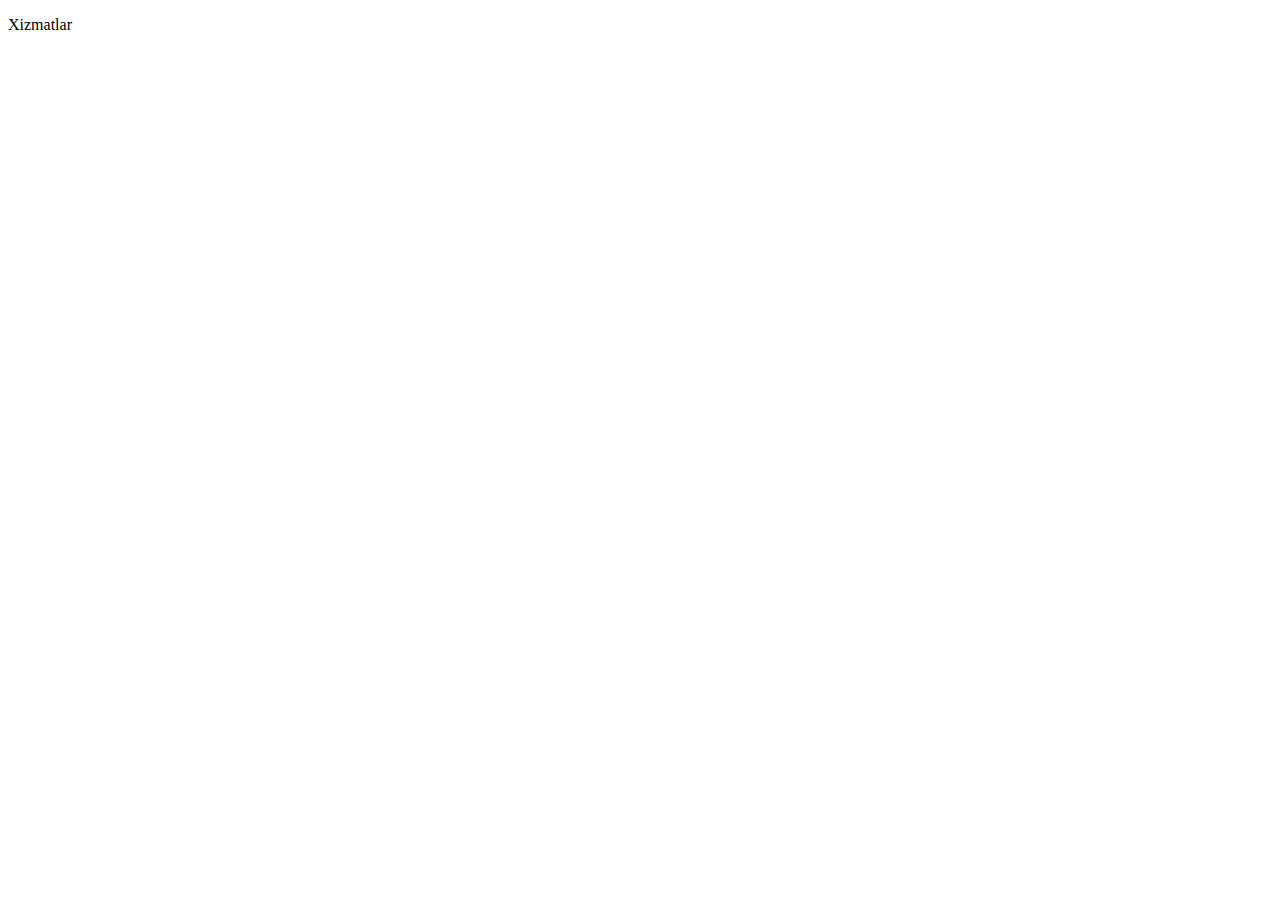
==== services.html @ 8076c312 "Initial commit" ====
<!DOCTYPE html>
<html lang="uz">
<head>
    <meta charset="UTF-8">
    <meta http-equiv="X-UA-Compatible" content="IE=edge">
    <meta name="viewport" content="width=device-width, initial-scale=1.0">
    <title>Pixer</title>
</head>
<body>
    <p>Xizmatlar</p>
</body>
</html>
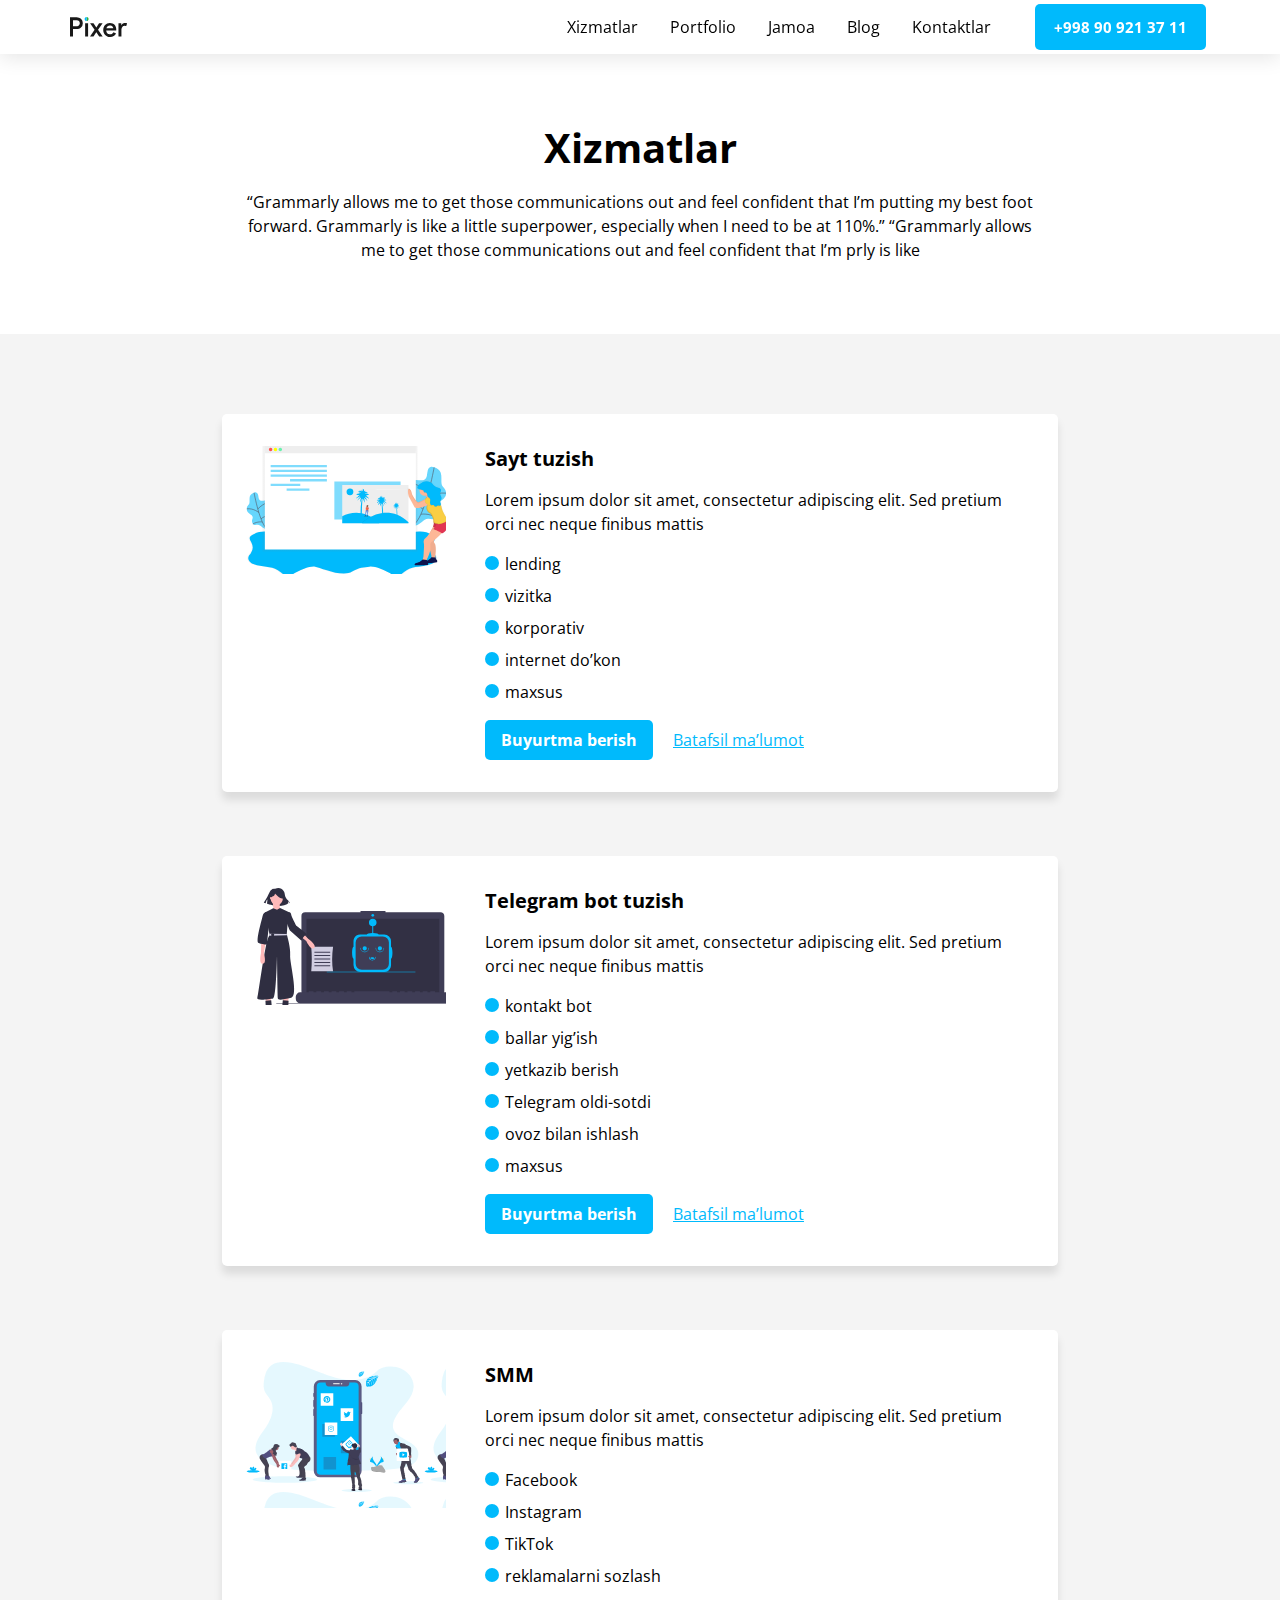
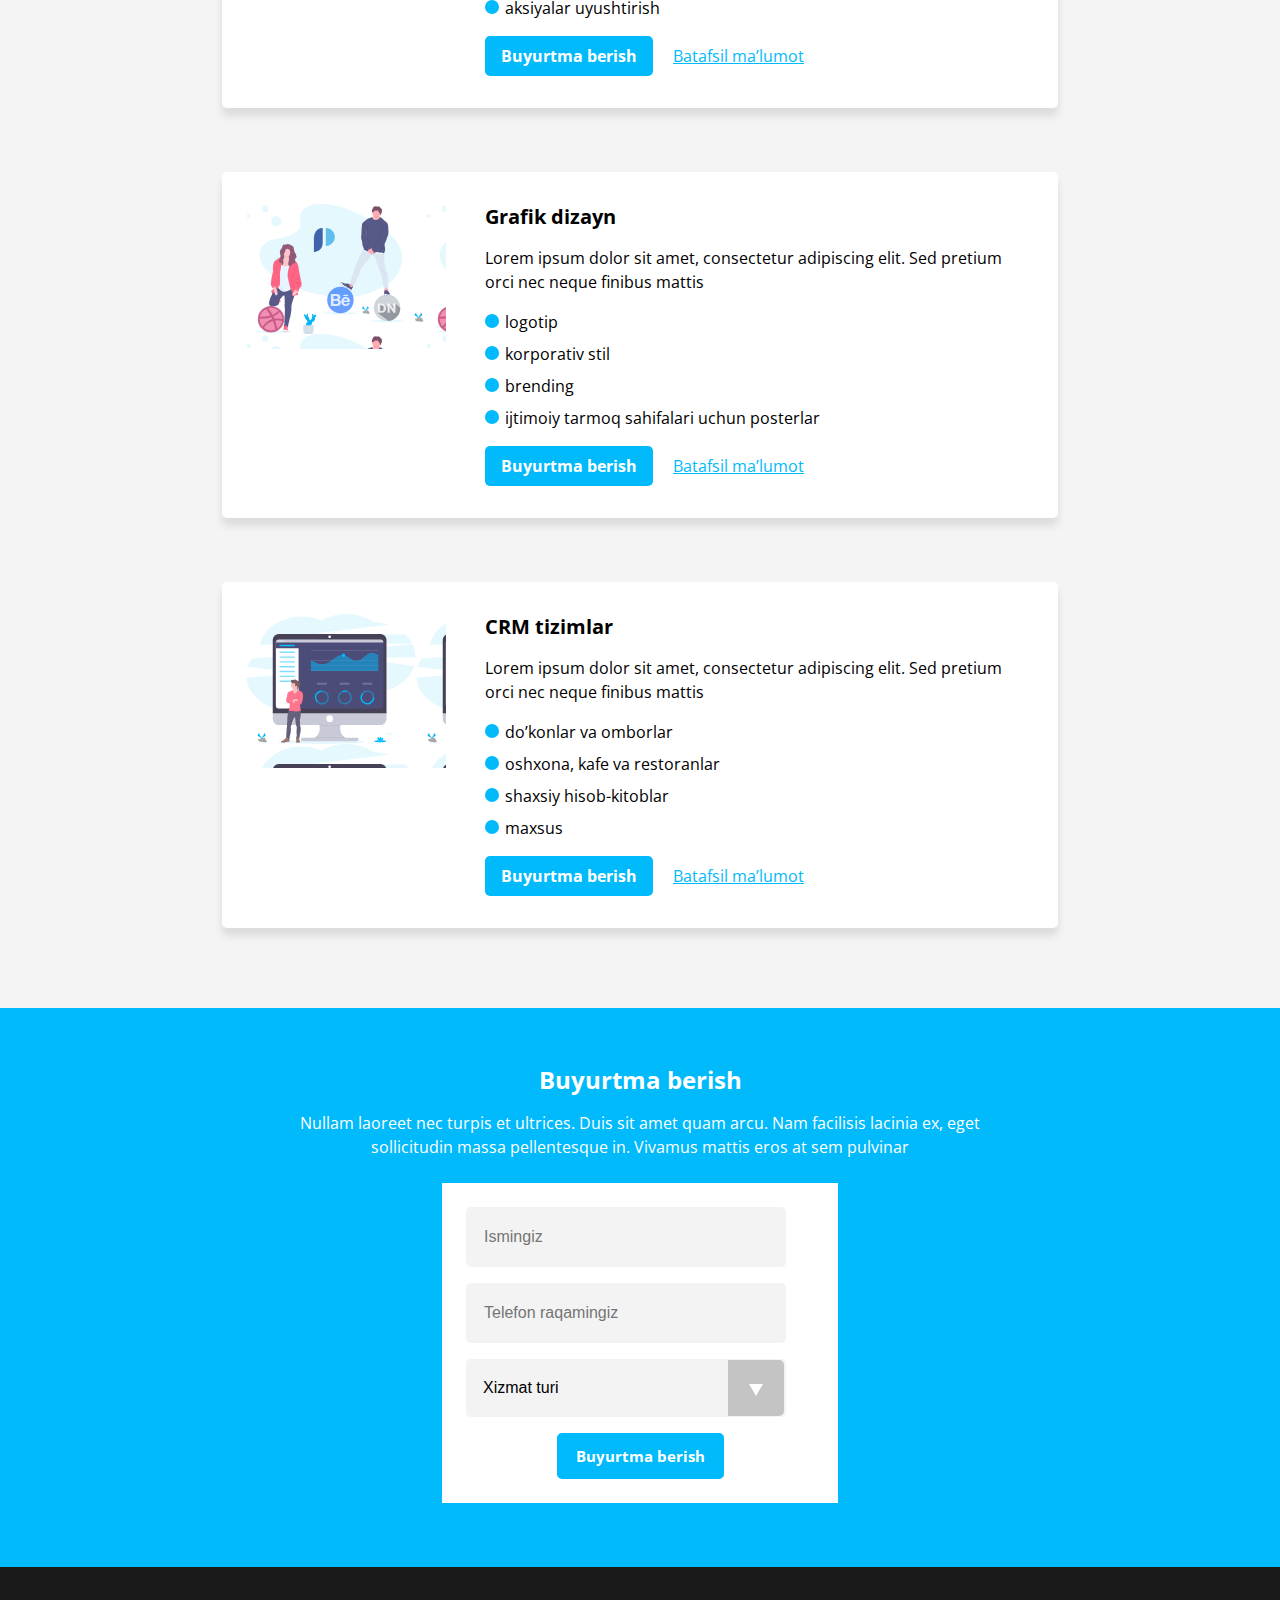
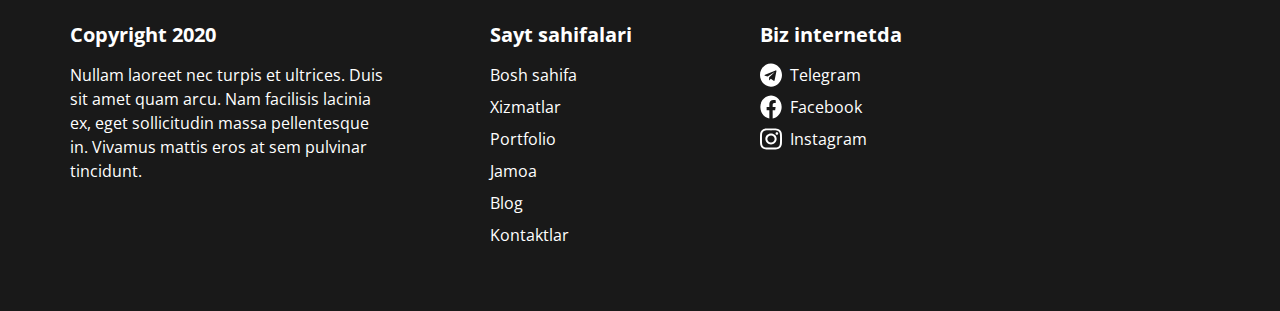
==== commit 153a518a: "Complete" ====
--- a/services.html
+++ b/services.html
@@ -5,8 +5,262 @@
     <meta http-equiv="X-UA-Compatible" content="IE=edge">
     <meta name="viewport" content="width=device-width, initial-scale=1.0">
     <title>Pixer</title>
+    <link rel="stylesheet" href="./css/main.css">
 </head>
+
 <body>
-    <p>Xizmatlar</p>
+    <!-- header start -->
+    <header class="header-inner">
+        <div class="container">
+            <div class="header-box">
+                <a class="header-logo-link" href="./index.html">
+                    <img class="header-logo-img" src="./img/Pixer-logo.svg" width="58" height="20" alt="Pixer's logo">
+                </a>
+                <!-- nav start -->
+                <nav class="header-nav">
+                    <ul class="nav-list">
+                        <li class="nav-item">
+                            <a class="nav-link" href="./services.html">Xizmatlar</a>
+                            <ul class="nav-services-list">
+                                <li class="nav-services-item">
+                                    <a class="nav-services-link" href="#">Vebsayt</a>
+                                </li>
+                                <li class="nav-services-item">
+                                    <a class="nav-services-link" href="#">Telegram bot</a>
+                                </li>
+                                <li class="nav-services-item">
+                                    <a class="nav-services-link" href="#">SMM</a>
+                                </li>
+                                <li class="nav-services-item">
+                                    <a class="nav-services-link" href="#">Grafik dizayn</a>
+                                </li>
+                                <li class="nav-services-item">
+                                    <a class="nav-services-link" href="#">CRM tizim</a>
+                                </li>
+                            </ul>
+                        </li>
+                        <li class="nav-item">
+                            <a class="nav-link" href="./portfolio.html">Portfolio</a>
+                        </li>
+                        <li class="nav-item">
+                            <a class="nav-link" href="./team.html">Jamoa</a>
+                        </li>
+                        <li class="nav-item">
+                            <a class="nav-link" href="./blog.html">Blog</a>
+                        </li>
+                        <li class="nav-item">
+                            <a class="nav-link" href="#contact">Kontaktlar</a>
+                        </li>
+                    </ul>
+                </nav>
+                <!-- nav end -->
+                <a class="header-link-tel header-tel" href="tel:+998909213711">+998 90 921 37 11</a>
+            </div>
+        </div>
+    </header>
+    <!-- header end -->
+
+    <!-- main start -->
+    <main class="site-main">
+        <section class="service" id="services">
+            <div class="container">
+                <div class="service-box">
+                    <h2 class="service-title">Xizmatlar</h2>
+                    <p class="service-text">
+                        “Grammarly allows me to get those communications out and feel confident that I’m putting my best
+                        foot forward. Grammarly is like a little superpower, especially when I need to be at 110%.”
+                        “Grammarly allows me to get those communications out and feel confident that I’m prly is like
+                    </p>
+                </div>
+            </div>
+        </section>
+
+        <!-- section start -->
+        <ul class="service-list">
+            <li class="service-item service-item-website">
+                <div class="service-item-box">
+                    <h3 class="service-item-title">Sayt tuzish</h3>
+                    <p class="service-item-text">
+                        Lorem ipsum dolor sit amet, consectetur adipiscing elit. Sed pretium orci nec neque
+                        finibus mattis
+                    </p>
+                    <ul class="website-list">
+                        <li class="website-item">lending</li>
+                        <li class="website-item">vizitka</li>
+                        <li class="website-item">korporativ</li>
+                        <li class="website-item">internet do’kon</li>
+                        <li class="website-item">maxsus</li>
+                    </ul>
+                    <a class="service-item-link" href="#order">Buyurtma berish</a>
+                    <a class="service-item-link-info" href="#">Batafsil ma’lumot</a>
+                </div>
+            </li>
+            <li class="service-item service-item-telegram">
+                <div class="service-item-box">
+                    <h3 class="service-item-title">Telegram bot tuzish</h3>
+                    <p class="service-item-text">
+                        Lorem ipsum dolor sit amet, consectetur adipiscing elit. Sed pretium orci nec neque
+                        finibus mattis
+                    </p>
+                    <ul class="website-list">
+                        <li class="website-item">kontakt bot</li>
+                        <li class="website-item">ballar yig’ish</li>
+                        <li class="website-item">yetkazib berish</li>
+                        <li class="website-item">Telegram oldi-sotdi</li>
+                        <li class="website-item">ovoz bilan ishlash</li>
+                        <li class="website-item">maxsus</li>
+                    </ul>
+                    <a class="service-item-link" href="#order">Buyurtma berish</a>
+                    <a class="service-item-link-info" href="#">Batafsil ma’lumot</a>
+                </div>
+            </li>
+            <li class="service-item service-item-smm">
+                <div class="service-item-box">
+                    <h3 class="service-item-title">SMM</h3>
+                    <p class="service-item-text">
+                        Lorem ipsum dolor sit amet, consectetur adipiscing elit. Sed pretium orci nec neque
+                        finibus mattis
+                    </p>
+                    <ul class="website-list">
+                        <li class="website-item">Facebook</li>
+                        <li class="website-item">Instagram</li>
+                        <li class="website-item">TikTok</li>
+                        <li class="website-item">reklamalarni sozlash</li>
+                        <li class="website-item">aksiyalar uyushtirish </li>
+                    </ul>
+                    <a class="service-item-link" href="#order">Buyurtma berish</a>
+                    <a class="service-item-link-info" href="#">Batafsil ma’lumot</a>
+                </div>
+            </li>
+            <li class="service-item service-item-graphic">
+                <div class="service-item-box">
+                    <h3 class="service-item-title">Grafik dizayn</h3>
+                    <p class="service-item-text">
+                        Lorem ipsum dolor sit amet, consectetur adipiscing elit. Sed pretium orci nec neque
+                        finibus mattis
+                    </p>
+                    <ul class="website-list">
+                        <li class="website-item">logotip</li>
+                        <li class="website-item">korporativ stil</li>
+                        <li class="website-item">brending</li>
+                        <li class="website-item">ijtimoiy tarmoq sahifalari uchun posterlar</li>
+                    </ul>
+                    <a class="service-item-link" href="#order">Buyurtma berish</a>
+                    <a class="service-item-link-info" href="#">Batafsil ma’lumot</a>
+                </div>
+            </li>
+            <li class="service-item service-item-crm">
+                <div class="service-item-box">
+                    <h3 class="service-item-title">CRM tizimlar</h3>
+                    <p class="service-item-text">
+                        Lorem ipsum dolor sit amet, consectetur adipiscing elit. Sed pretium orci nec neque
+                        finibus mattis
+                    </p>
+                    <ul class="website-list">
+                        <li class="website-item">do’konlar va omborlar</li>
+                        <li class="website-item">oshxona, kafe va restoranlar</li>
+                        <li class="website-item">shaxsiy hisob-kitoblar</li>
+                        <li class="website-item">maxsus</li>
+                    </ul>
+                    <a class="service-item-link" href="#order">Buyurtma berish</a>
+                    <a class="service-item-link-info" href="#">Batafsil ma’lumot</a>
+                </div>
+            </li>
+        </ul>
+        <!-- section send -->
+
+        <!-- section order start -->
+        <section class="order" id="order">
+            <div class="container">
+                <div class="order-box-primary">
+                    <div class="order-box">
+                        <h2 class="business-title order-title">Buyurtma berish</h2>
+                        <p class="business-text order-text">
+                            Nullam laoreet nec turpis et ultrices. Duis sit amet quam arcu. Nam facilisis lacinia ex,
+                            eget sollicitudin massa pellentesque in. Vivamus mattis eros at sem pulvinar
+                        </p>
+                    </div>
+                    <form class="order-form" action="https://echo.htmlacademy.ru/courses" method="post"
+                    autocomplete="off">
+                    <input class="business-text input-name" type="text" name="user_name"
+                    aria-label="Enter your name" placeholder="Ismingiz" required>
+                    <input class="business-text input-name" type="tel" name="user_phone"
+                    aria-label="Enter your phone number" placeholder="Telefon raqamingiz" required>
+                    <select class="business-text input-name order-select" name="service_type" aria-label="Choose our services"
+                    required>
+                    <option value="" selected disabled>Xizmat turi</option>
+                    <option value="Vebsayt tuzish">Vebsayt tuzish</option>
+                    <option value="Telegram bot">Telegram bot</option>
+                    <option value="SMM">SMM</option>
+                    <option value="Grafik dizayn">Grafik dizayn</option>
+                    <option value="CRM tizimlar">CRM tizimlar</option>
+                </select>
+                <button class="header-link-tel order-btn business-link" type="submit">
+                    Buyurtma berish
+                </button>
+            </form>
+        </div>
+    </div>
+</section>
+        <!-- section order end -->
+    </main>
+    <!-- main end -->
+    </main>
+    <!-- footer start -->
+    <footer class="site-footer" id="contact">
+        <div class="container">
+            <div class="footer-box-primary">
+                <div class="footer-box">
+                    <strong class="business-text footer-item-text">Copyright 2020</strong>
+                    <p class="business-text footer-text">
+                        Nullam laoreet nec turpis et ultrices. Duis sit amet quam arcu. Nam facilisis lacinia ex, eget
+                        sollicitudin massa pellentesque in. Vivamus mattis eros at sem pulvinar tincidunt.
+                    </p>
+                </div>
+                <div>
+                    <strong class="business-text footer-item-text">Sayt sahifalari</strong>
+                    <ul class="footer-list">
+                        <li class="footer-item">
+                            <a class="footer-item-link" href="./index.html">Bosh sahifa</a>
+                        </li>
+                        <li class="footer-item">
+                            <a class="footer-item-link" href="./services.html">Xizmatlar</a>
+                        </li>
+                        <li class="footer-item">
+                            <a class="footer-item-link" href="./portfolio.html">Portfolio</a>
+                        </li>
+                        <li class="footer-item">
+                            <a class="footer-item-link" href="./team.html">Jamoa</a>
+                        </li>
+                        <li class="footer-item">
+                            <a class="footer-item-link" href="./blog.html">Blog</a>
+                        </li>
+                        <li class="footer-item">
+                            <a class="footer-item-link" href="./contacts.html">Kontaktlar</a>
+                        </li>
+                    </ul>
+                </div>
+                <div>
+                    <strong class="business-text footer-item-text">Biz internetda</strong>
+                    <ul class="footer-list">
+                        <li class="footer-item">
+                            <a class="footer-item-link footer-item-icon-link footer-item-telegram" target="blank"
+                                href="#">Telegram</a>
+                        </li>
+                        <li class="footer-item">
+                            <a class="footer-item-link footer-item-icon-link footer-item-facebook" target="blank"
+                                href="#">Facebook</a>
+                        </li>
+                        <li class="footer-item">
+                            <a class="footer-item-link footer-item-icon-link footer-item-instagram" target="blank"
+                                href="#">Instagram</a>
+                        </li>
+                    </ul>
+                </div>
+            </div>
+        </div>
+    </footer>
+    <!-- footer end -->
 </body>
+
 </html>--- a/css/main.css
+++ b/css/main.css
@@ -0,0 +1,836 @@
+:root {
+    --text-color: #000;
+    --link-color: #fff;
+    --list-bgcolor: #f4f4f4;
+    --bgcolor-link: #00bafc;
+    --bgcolor-link-hover: #00bafccc;
+    --bgcolor-link-active: #00bafc99;
+    --input-bgcolor: #f3f3f3;
+    --footer-bgcolor: #191919;
+    --bgcolor-active: #191919b3;
+    --shadow-color: #0000001a;
+    --shadow-color-active: #00000033;
+}
+
+@font-face {
+    font-family: "Open Sans";
+    font-style: normal;
+    font-weight: 400;
+    src: local(''),
+        url('../fonts/open-sans-v29-latin-regular.woff2') format('woff2'),
+        url('../fonts/open-sans-v29-latin-regular.woff') format('woff');
+}
+
+@font-face {
+    font-family: "Open Sans";
+    font-style: normal;
+    font-weight: 700;
+    src: local(''),
+        url('../fonts/open-sans-v29-latin-700.woff2') format('woff2'),
+        url('../fonts/open-sans-v29-latin-700.woff') format('woff');
+}
+
+html {
+    height: 100%;
+    box-sizing: border-box;
+    scroll-behavior: smooth;
+}
+
+body {
+    display: flex;
+    flex-direction: column;
+    height: 100%;
+    margin: 0px;
+    font-family: "Open sans", "Arial", sans-serif;
+    font-weight: 400;
+}
+
+img {
+    display: block;
+    height: auto;
+}
+
+.visually-hidden {
+    position: absolute;
+    width: 1px;
+    height: 1px;
+    margin: -1px;
+    padding: 0;
+    border: 0;
+    white-space: nowrap;
+    clip-path: inset(100%);
+    clip: rect(0 0 0 0);
+    overflow: hidden;
+}
+
+.container {
+    max-width: 1140px;
+    margin: 0 auto;
+    padding: 0px 20px;
+}
+
+/* header start */
+.header-inner {
+    position: fixed;
+    width: 100%;
+    box-shadow: 0px 4px 20px var(--shadow-color);
+    background-color: var(--link-color);
+    z-index: 3;
+}
+
+.header-box {
+    display: flex;
+    align-items: center;
+}
+
+.header-logo-link {
+    margin-right: auto;
+}
+
+.header-logo-img {
+    width: 58px;
+}
+
+.header-logo-img:hover {
+    opacity: 0.8;
+}
+
+.header-logo-img:active {
+    opacity: 0.5;
+}
+
+.header-nav {
+    margin-right: 24px;
+}
+
+.nav-list {
+    display: flex;
+    margin: 0px;
+    padding: 0px;
+    list-style-type: none;
+}
+
+.nav-link {
+    padding: 16px;
+    color: var(--text-color);
+    text-decoration: none;
+}
+
+.nav-link:hover {
+    border-bottom: 3px solid var(--footer-bgcolor);
+}
+
+.nav-link:active {
+    color: var(--link-color);
+    background-color: var(--bgcolor-active);
+    border: none;
+}
+
+.nav-item:nth-child(2) {
+    position: relative;
+}
+
+.nav-item:nth-child(2):hover .nav-services-list {
+    display: block;
+    transition: all 0.5s ease;
+}
+
+.nav-item:nth-child(2):hover .nav-services-link {
+    display: block;
+    transition: all 0.5s ease;
+}
+
+.nav-services-list {
+    position: absolute;
+    top: 37px;
+    left: 0px;
+    display: none;
+    margin: 0px;
+    padding: 0px;
+    list-style-type: none;
+}
+
+.nav-services-item {
+    width: 132px;
+    background-color: #fff;
+}
+
+.nav-services-link {
+    padding: 16px;
+    color: var(--text-color);
+    text-decoration: none;
+}
+
+.nav-services-link:hover {
+    color: var(--link-color);
+    background-color: var(--bgcolor-link);
+}
+
+.nav-services-link:active {
+    color: var(--link-color);
+    background-color: var(--bgcolor-link-active);
+}
+
+.header-link-tel {
+    margin: 4px;
+    padding: 8px 16px;
+    font-family: "Open Sans";
+    font-size: 15px;
+    line-height: 24px;
+    font-weight: 700;
+    color: var(--link-color);
+    background-color: var(--bgcolor-link);
+    border: 3px solid transparent;
+    border-radius: 5px;
+    text-decoration: none;
+}
+
+.header-tel:hover {
+    color: var(--bgcolor-link);
+    background-color: var(--link-color);
+    border: 3px solid var(--bgcolor-link);
+    border-radius: 5px;
+}
+
+.header-tel:active {
+    color: var(--link-color);
+    background-color: var(--bgcolor-link-active);
+    border-radius: 5px;
+    border: 3px solid transparent;
+}
+
+/* header end */
+
+/* main start */
+.site-main {
+    flex-grow: 1;
+}
+
+/* section business start */
+.business {
+    padding-top: 135px;
+    padding-bottom: 80px;
+}
+
+.business-box-primary {
+    display: flex;
+    justify-content: space-between;
+    align-items: center;
+}
+
+.business-box {
+    width: 470px;
+}
+
+.business-title {
+    margin: 0px;
+    margin-bottom: 16px;
+    font-family: "Open Sans";
+    font-size: 30px;
+    line-height: 130%;
+    font-weight: 700;
+    color: var(--text-color);
+}
+
+.business-box-text {
+    width: 466px;
+    margin-bottom: 16px;
+}
+
+.business-text {
+    margin: 0px;
+    margin-bottom: 16px;
+    font-size: 16px;
+    line-height: 24px;
+    color: var(--text-color);
+}
+
+.business-link:hover {
+    color: var(--link-color);
+    background-color: var(--bgcolor-link-hover);
+    border-radius: 5px;
+}
+
+.business-link:active {
+    color: var(--link-color);
+    background: var(--bgcolor-link-active);
+    border-radius: 5px;
+}
+
+.business-video {
+    border: none;
+    border-radius: 5px;
+}
+
+/* section business end */
+
+/* section services start */
+.services {
+    padding: 56px 0px;
+}
+
+.services-box {
+    width: 719px;
+    margin: 0 auto;
+    margin-bottom: 24px;
+}
+
+.services-title {
+    font-size: 24px;
+    text-align: center;
+}
+
+.services-text {
+    margin: 0px;
+    text-align: center;
+}
+.website-list {
+    padding: 0px;
+    list-style-type: none;
+}
+.website-item {
+    position: relative;
+    margin-left: 20px;
+    margin-bottom: 8px;
+    font-size: 16px;
+line-height: 24px;
+color: var(--text-color);
+}
+.website-item:last-child{
+    margin-bottom: 16px;
+}
+.website-item::before{
+    content: "";
+    position: absolute;
+    top: 4px;
+    left: -20px;
+    display: inline-block;
+    width: 12px;
+    height: 12px;
+    background-color: var(--bgcolor-link);
+    border: 1px solid transparent;
+    border-radius: 50%;
+
+}
+.services-list {
+    display: flex;
+    justify-content: center;
+    flex-wrap: wrap;
+    margin: 0px;
+    margin-bottom: 40px;
+    padding: 0px;
+    list-style-type: none;
+}
+
+.services-item {
+    width: 320px;
+    margin-right: 70px;
+    margin-bottom: 48px;
+    padding: 24px 0px;
+    border-radius: 5px;
+    box-shadow: 0px 8px 8px var(--shadow-color);
+}
+
+.services-item:hover {
+    box-shadow: 0px 12px 21px var(--shadow-color);
+}
+
+.services-item:active {
+    box-shadow: 0px 4px 4px var(--shadow-color-active);
+}
+
+.services-item:nth-child(3) {
+    margin-right: 0px;
+}
+
+.services-item:nth-child(4) {
+    margin-bottom: 0px;
+}
+
+.services-item:nth-child(5) {
+    margin-bottom: 0px;
+}
+
+.services-item::before {
+    content: "";
+    display: block;
+    margin-bottom: -8px;
+    background-repeat: no-repeat;
+
+}
+
+.services-item-website::before {
+    width: 203px;
+    margin-left: 57px;
+    height: 130px;
+    background-image: url("../img/website-illustration.svg");
+}
+
+.services-item-bot::before {
+    width: 222px;
+    margin-left: 50px;
+    height: 130px;
+    background-image: url("../img/bot-illustration.svg");
+}
+
+.services-item-smm::before {
+    width: 177px;
+    margin-left: 70px;
+    height: 130px;
+    background-image: url("../img/smm-illustration.svg");
+}
+
+.services-item-graphic::before {
+    width: 179px;
+    margin-left: 70px;
+    height: 130px;
+    background-image: url("../img/design-illustration.svg");
+}
+
+.services-item-crm::before {
+    width: 169px;
+    margin-left: 89px;
+    height: 130px;
+    background-image: url("../img/crm-illustration.svg");
+}
+
+.services-item-link {
+    text-decoration: none;
+}
+
+.services-item-title {
+    font-size: 20px;
+    line-height: 130%;
+    font-weight: 700;
+    text-align: center;
+    color: var(--text-color);
+}
+
+.services-item-text {
+    font-size: 16px;
+    line-height: 24px;
+    text-align: center;
+    color: var(--text-color);
+}
+
+.services-box-tiny {
+    display: block;
+    width: 378px;
+    margin: 0 auto;
+}
+
+.services-order-link {
+    display: inline-block;
+    margin-right: 16px;
+}
+
+.services-link {
+    color: var(--bgcolor-link);
+}
+
+/* section services end */
+
+/* section work start */
+.work {
+    padding: 56px 137px 56px 134px;
+}
+
+.work-box {
+    width: 719px;
+    margin: 0 auto;
+    margin-bottom: 16px;
+}
+
+.work-title {
+    font-size: 24px;
+    text-align: center;
+}
+
+.work-text {
+    margin: 0px;
+    text-align: center;
+}
+
+.work-list {
+    width: 850px;
+    margin: 0 auto;
+    margin-bottom: 48px;
+    padding: 0px;
+    list-style-type: none;
+}
+
+.work-item {
+    display: flex;
+    flex-direction: row;
+    align-items: center;
+    margin: 0 auto;
+    margin-bottom: 48px;
+}
+
+.work-item::before {
+    content: "";
+    margin-right: 32px;
+    background-repeat: no-repeat;
+}
+
+.work-item:nth-child(even)::before {
+    content: "";
+    margin-right: 0px;
+    margin-left: 32px;
+    background-repeat: no-repeat;
+}
+
+.work-item:nth-child(even) {
+    flex-direction: row-reverse;
+    margin-right: 0px;
+}
+
+.work-item-requirements::before {
+    width: 300px;
+    height: 278px;
+    background-image: url("../img/requirements.svg");
+}
+
+.work-item-solutions::before {
+    width: 300px;
+    height: 225px;
+    background-image: url("../img/solutions.svg");
+}
+
+.work-item-project::before {
+    width: 300px;
+    height: 259px;
+    background-image: url("../img/project.svg");
+}
+
+.work-item-quality::before {
+    width: 300px;
+    height: 171px;
+    background-image: url("../img/quality.svg");
+}
+
+.work-item-support::before {
+    width: 300px;
+    height: 232px;
+    background-image: url("../img/support.svg");
+}
+
+.work-item-box {
+    width: 493px;
+}
+
+.work-item-title {
+    margin-bottom: 8px;
+    font-size: 20px;
+}
+
+.work-item-text {
+    margin: 0px;
+}
+
+.work-box-tiny {
+    display: block;
+    width: 167px;
+    margin: 0 auto;
+}
+
+/* section work end */
+
+/* section order start */
+.order {
+    padding-top: 56px;
+    padding-bottom: 64px;
+    background-color: var(--bgcolor-link);
+}
+
+.order-box {
+    width: 719px;
+    margin: 0 auto;
+    margin-bottom: 24px;
+}
+
+.order-title {
+    font-size: 24px;
+    text-align: center;
+    color: var(--link-color);
+}
+
+.order-text {
+    margin: 0px;
+    text-align: center;
+    color: var(--link-color);
+}
+
+.order-form {
+    width: 348px;
+    margin: 0 auto;
+    padding: 24px;
+    background-color: var(--link-color);
+}
+
+.input-name {
+    width: 300px;
+    padding: 16px 0px 16px 16px;
+    color: var(--text-color);
+    background-color: var(--input-bgcolor);
+    border-color: transparent;
+    border-radius: 5px;
+}
+.order-select{
+    position: relative;
+    width: 320px;
+    background-image: url("../img/input-line.svg");
+    background-repeat: no-repeat;
+    background-position-x: calc(50% + 130px);
+    appearance: none;
+}
+.order-btn{
+    display: block;
+    width: 167px;
+    margin: 0 auto;
+    border-color: transparent;
+}
+
+/* secton order end */
+
+/* main end */
+
+/* footer start */
+.site-footer {
+    padding: 56px 0px;
+    background-color: var(--footer-bgcolor);
+}
+
+.footer-box-primary {
+    display: flex;
+    align-items: baseline;
+}
+
+.footer-box {
+    width: 320px;
+    margin-right: 100px;
+}
+
+.footer-title {
+    display: inline-block;
+    font-weight: 700;
+    font-size: 20px;
+    line-height: 130%;
+    color: var(--link-color);
+}
+
+.footer-text {
+    margin: 0px;
+    color: var(--link-color);
+}
+
+.footer-list {
+    width: 183px;
+    margin: 0px;
+    margin-right: 87px;
+    padding: 0px;
+    list-style-type: none;
+}
+
+.footer-item-text {
+    display: inline-block;
+    font-weight: 700;
+    font-size: 20px;
+    color: var(--link-color);
+}
+
+.footer-item-link {
+    display: block;
+    margin-bottom: 8px;
+    font-size: 16px;
+    line-height: 24px;
+    color: var(--link-color);
+    text-decoration: none;
+}
+
+.footer-item-link:hover {
+    color: var(--bgcolor-link);
+}
+
+.footer-item-link:active {
+    opacity: 0.6;
+}
+
+.footer-item-icon-link {
+    position: relative;
+    padding-left: 30px;
+}
+
+.footer-item-icon-link::before {
+    position: absolute;
+    content: "";
+    background-repeat: no-repeat;
+    width: 22px;
+    height: 24px;
+    left: 0px;
+}
+
+.footer-item-telegram::before {
+    background-image: url("../img/telegram.svg");
+}
+
+.footer-item-facebook::before {
+    background-image: url("../img/facebook.svg");
+}
+
+.footer-item-instagram::before {
+    background-image: url("../img/instagram.svg");
+}
+
+/* footer end */
+
+/* page 2 services */
+
+/* main start */
+/* section service start */
+.service {
+    padding-top: 122px;
+}
+
+.service-box {
+    width: 800px;
+    margin: 0 auto;
+    margin-bottom: 72px;
+}
+
+.service-title {
+    margin: 0px;
+    margin-bottom: 16px;
+    font-size: 40px;
+    line-height: 130%;
+    font-weight: 700;
+    text-align: center;
+    color: var(--text-color);
+
+}
+
+.service-text {
+    margin: 0px;
+    font-size: 16px;
+    line-height: 24px;
+    text-align: center;
+    color: var(--text-color);
+}
+
+.service-list {
+    margin: 0px;
+    padding: 80px 0px;
+    background-color: var(--list-bgcolor);
+    list-style-type: none;
+}
+
+.service-item {
+    position: relative;
+    width: 804px;
+    margin: 0 auto;
+    margin-bottom: 64px;
+    padding: 32px 32px 32px 0px;
+    background-color: var(--link-color);
+    border-radius: 5px;
+    box-shadow: 0px 8px 8px var(--shadow-color);
+}
+.service-item:last-child{
+    margin-bottom: 0px;
+}
+.service-item:hover {
+    box-shadow: 0px 12px 21px var(--shadow-color);
+}
+
+.service-item:active {
+    box-shadow: 0px 4px 4px var(--shadow-color-active);
+}
+
+.service-item::before {
+    position: absolute;
+    left: 24px;
+    content: "";
+    width: 200px;
+    height: 128px;
+}
+.service-item-website::before{
+    background-image: url("../img/website-illustration.svg");
+}
+.service-item-telegram::before{
+    height: 117px;
+    background-image: url("../img/bot-illustration.svg");
+}
+.service-item-smm::before{
+    height: 146px;
+    background-image: url("../img/smm-illustration.svg");
+}
+.service-item-graphic::before{
+    height: 145px;
+    background-image: url("../img/design-illustration.svg");
+}
+.service-item-crm::before{
+    height: 154px;
+    background-image: url("../img/crm-illustration.svg");
+}
+.service-item-box {
+    width: 541px;
+    margin-left: auto;
+}
+
+.service-item-title {
+    margin: 0px;
+    font-size: 20px;
+    line-height: 130%;
+    font-weight: 700;
+    color: var(--text-color);
+}
+
+.service-item-text {
+    font-size: 16px;
+    line-height: 24px;
+    color: var(--text-color);
+}
+
+.service-item-type-text {
+    position: relative;
+    margin: 0px;
+    margin-bottom: 8px;
+    margin-left: 20px;
+}
+
+.service-bottom{
+    margin-bottom: 16px;
+}
+
+.service-item-tiny {
+    position: absolute;
+    top: 4px;
+    left: -20px;
+    display: inline-block;
+    width: 12px;
+    height: 12px;
+    background-color: var(--bgcolor-link);
+    border: 1px solid transparent;
+    border-radius: 50%;
+}
+
+.service-item-link {
+    display: inline-block;
+    margin-right: 16px;
+    padding: 8px 16px;
+    font-size: 16px;
+    line-height: 24px;
+    font-weight: 700;
+    color: var(--link-color);
+    background-color: var(--bgcolor-link);
+    border-radius: 5px;
+    text-decoration: none;
+}
+
+.service-item-link-info {
+    font-size: 16px;
+    line-height: 24px;
+    color: var(--bgcolor-link);
+}
+
+/* section service end */
+/* main end */